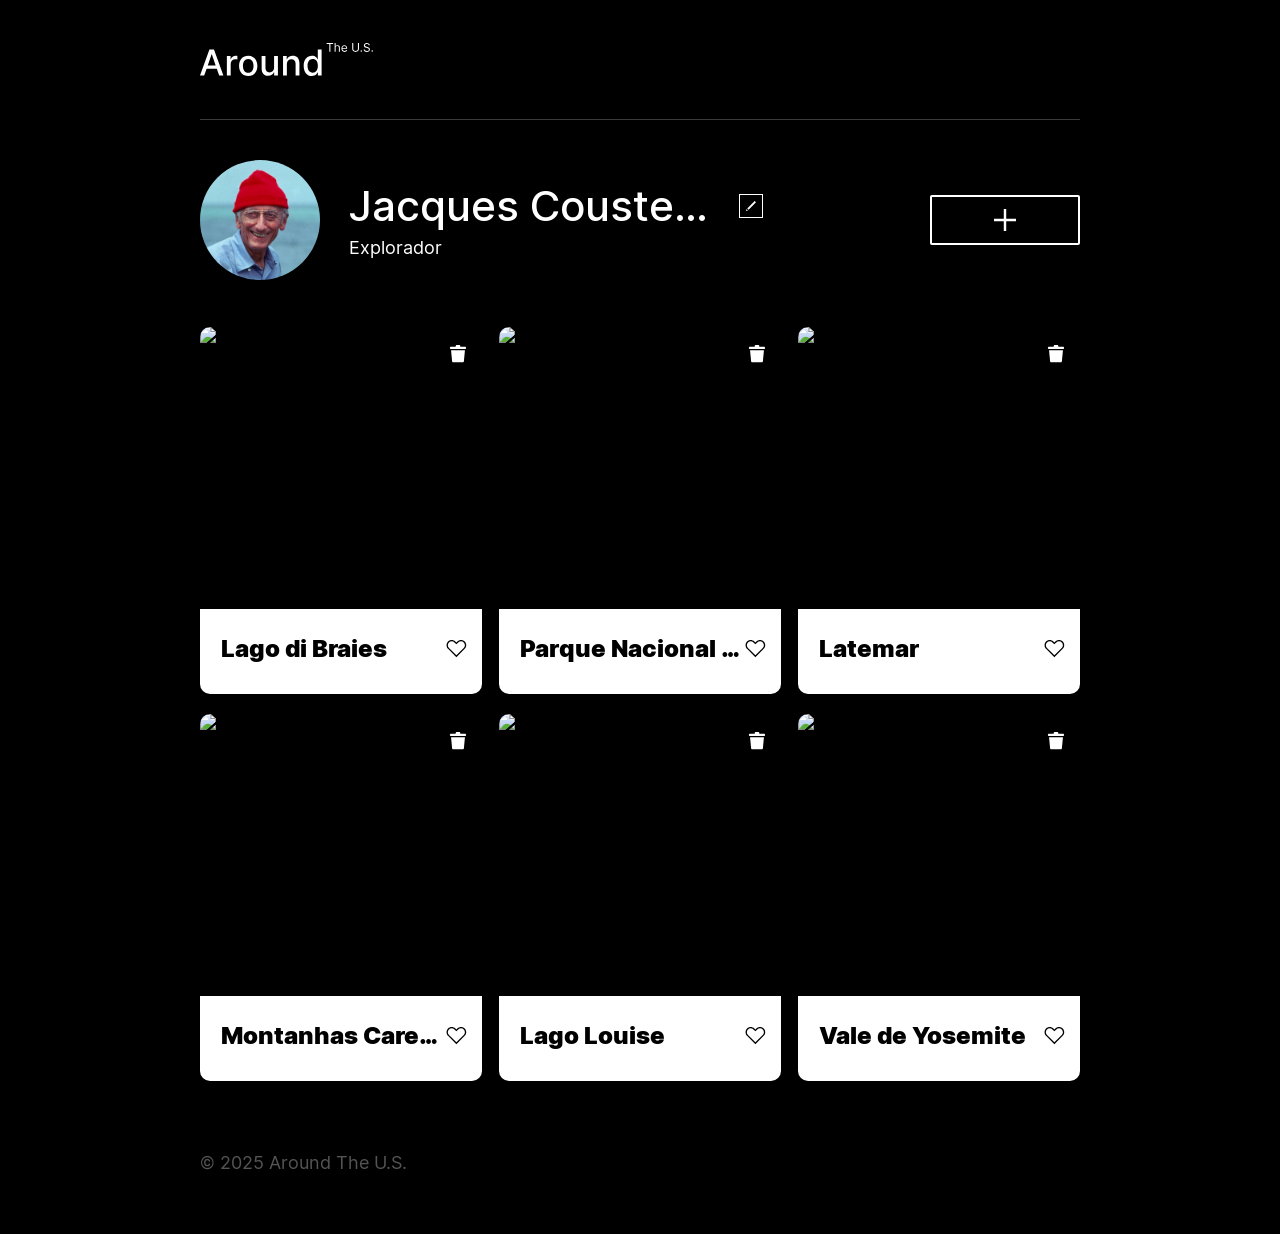
==== src/index.html @ b38439cb "projeto 11: classes Section, Popup e UserInfo" ====
<!doctype html>
<html lang="pt">
<head>
<meta charset="UTF-8" />
<meta name="viewport" content="width=device-width, initial-scale=1.0" />
<meta http-equiv="X-UA-Compatible" content="ie=edge" />
<title>Around The U.S.</title>
<link href="./pages/index.css" rel="stylesheet" />
</head>
<body class="page">
<div class="page__content">
<header class="header page__section">
<img alt="Logotipo Around The U.S." class="logo header__logo" src="./images/logo.svg" />
</header>

<main class="content">
<section class="profile page__section">
<img class="profile__image" src="./images/avatar.jpg" alt="Avatar" />
<div class="profile__info">
<h1 class="profile__title">Jacques Cousteau</h1>
<button aria-label="Editar perfil" class="profile__edit-button" type="button"></button>
<p class="profile__description">Explorador</p>
</div>
<button aria-label="Adicionar cartão" class="profile__add-button" type="button"></button>
</section>

<section class="cards page__section">
<ul class="cards__list"></ul>
</section>
</main>

<footer class="footer page__section">
<p class="footer__copyright">© 2025 Around The U.S.</p>
</footer>

<div class="popup" id="edit-popup">
<div class="popup__content">
<button aria-label="Fechar pop-up" class="popup__close" type="button"></button>
<h3 class="popup__title">Editar perfil</h3>
<form class="popup__form" id="edit-profile-form" novalidate>
  <input class="popup__input popup__input_type_name" id="name-input" name="name" placeholder="Nome" type="text" required minlength="2" maxlength="40" />
  <span class="popup__error" id="name-input-error"></span>
  <input class="popup__input popup__input_type_description" id="description-input" name="description" placeholder="Sobre mim" type="text" required minlength="2" maxlength="200" />
  <span class="popup__error" id="description-input-error"></span>
  <button class="button popup__button" type="submit">Salvar</button>
</form>
</div>
</div>

<div class="popup" id="new-card-popup">
<div class="popup__content">
<button aria-label="Fechar pop-up" class="popup__close" type="button"></button>
<h3 class="popup__title">Novo local</h3>
<form class="popup__form" id="new-card-form" novalidate>
  <input class="popup__input popup__input_type_card-name" id="card-name-input" name="name" placeholder="Título" required minlength="2" maxlength="30" type="text" />
  <span class="popup__error" id="card-name-input-error"></span>
  <input class="popup__input popup__input_type_url" id="link-input" name="link" placeholder="Link de Imagem" required type="url" />
  <span class="popup__error" id="link-input-error"></span>
  <button class="button popup__button" type="submit">Criar</button>
</form>
</div>
</div>

<div class="popup" id="image-popup">
<div class="popup__content popup__content_content_image">
<button aria-label="Fechar pop-up" class="popup__close" type="button"></button>
<img alt="" class="popup__image" src="#" />
<p class="popup__caption"></p>
</div>
</div>

<template id="card-template">
<li class="card">
<img class="card__image" src="" alt="" />
<button aria-label="Excluir cartão" class="card__delete-button" type="button"></button>
<div class="card__description">
<h2 class="card__title"></h2>
<button aria-label="Botão de curtir" class="card__like-button" type="button"></button>
</div>
</li>
</template>

</div>
<script type="module" src="./pages/index.js"></script>
</body>
</html>
---- src/pages/index.css ----
@import url("../vendor/normalize.css");
@import url("../vendor/fonts.css");

@import url("../blocks/page.css");
@import url("../blocks/header.css");
@import url("../blocks/content.css");
@import url("../blocks/footer.css");
@import url("../blocks/profile.css");
@import url("../blocks/cards.css");
@import url("../blocks/card.css");
@import url("../blocks/popup.css");
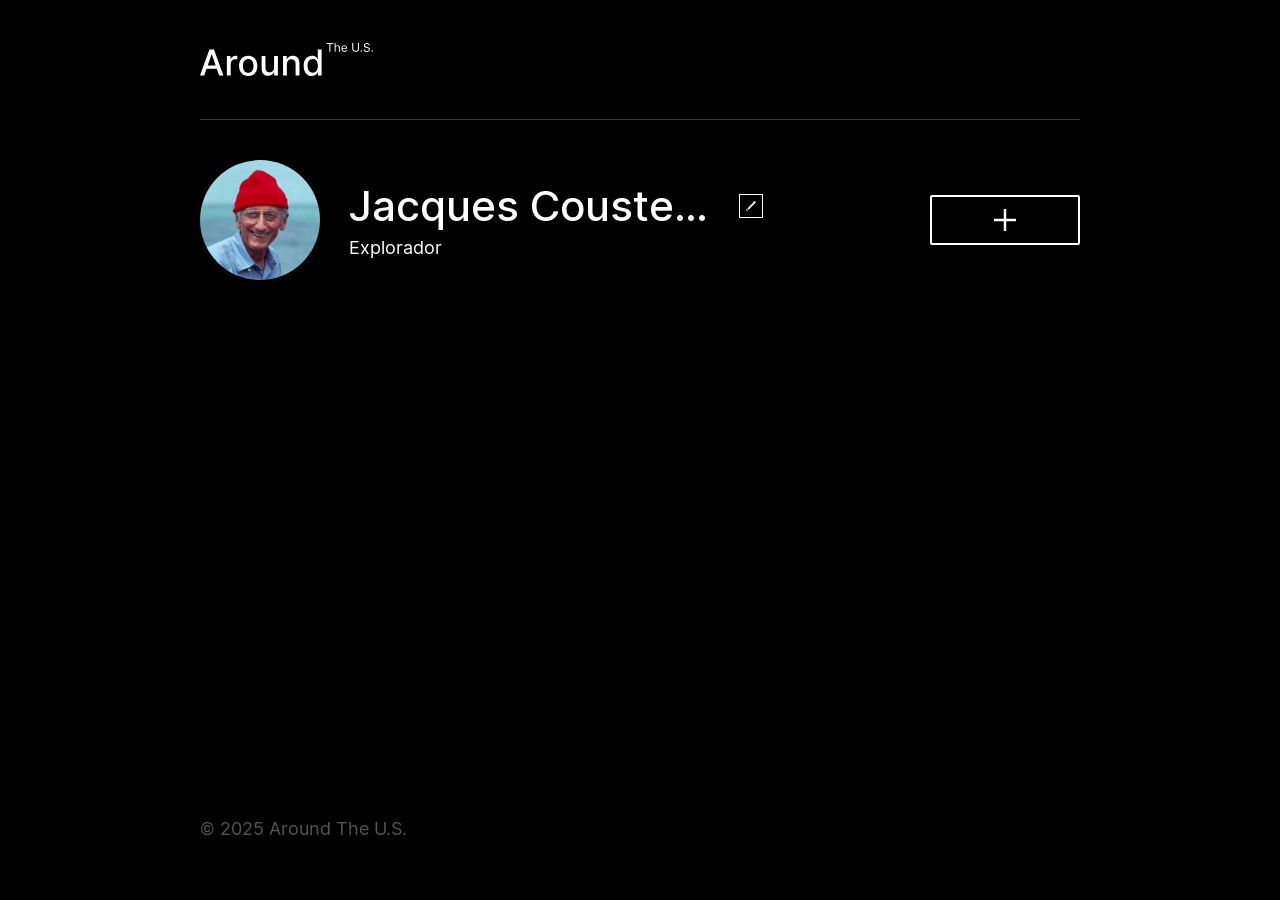
==== commit a39c87b7: "projeto 12: integração com a API" ====
--- a/src/index.html
+++ b/src/index.html
@@ -15,7 +15,10 @@
 
 <main class="content">
 <section class="profile page__section">
-<img class="profile__image" src="./images/avatar.jpg" alt="Avatar" />
+<div class="profile__avatar">
+<img class="profile__image" src="./images/avatar.jpg" alt="Foto do perfil" />
+<button aria-label="Alterar foto do perfil" class="profile__avatar-button" type="button"></button>
+</div>
 <div class="profile__info">
 <h1 class="profile__title">Jacques Cousteau</h1>
 <button aria-label="Editar perfil" class="profile__edit-button" type="button"></button>
@@ -40,7 +43,7 @@
 <form class="popup__form" id="edit-profile-form" novalidate>
   <input class="popup__input popup__input_type_name" id="name-input" name="name" placeholder="Nome" type="text" required minlength="2" maxlength="40" />
   <span class="popup__error" id="name-input-error"></span>
-  <input class="popup__input popup__input_type_description" id="description-input" name="description" placeholder="Sobre mim" type="text" required minlength="2" maxlength="200" />
+  <input class="popup__input popup__input_type_description" id="description-input" name="about" placeholder="Sobre mim" type="text" required minlength="2" maxlength="200" />
   <span class="popup__error" id="description-input-error"></span>
   <button class="button popup__button" type="submit">Salvar</button>
 </form>
@@ -57,6 +60,28 @@
   <input class="popup__input popup__input_type_url" id="link-input" name="link" placeholder="Link de Imagem" required type="url" />
   <span class="popup__error" id="link-input-error"></span>
   <button class="button popup__button" type="submit">Criar</button>
+</form>
+</div>
+</div>
+
+<div class="popup" id="avatar-popup">
+<div class="popup__content popup__content_content_avatar">
+<button aria-label="Fechar pop-up" class="popup__close" type="button"></button>
+<h3 class="popup__title">Alterar a foto do perfil</h3>
+<form class="popup__form" id="avatar-form" novalidate>
+  <input class="popup__input popup__input_type_url" id="avatar-input" name="avatar" placeholder="Link da foto" required type="url" />
+  <span class="popup__error" id="avatar-input-error"></span>
+  <button class="button popup__button" type="submit">Salvar</button>
+</form>
+</div>
+</div>
+
+<div class="popup" id="confirm-popup">
+<div class="popup__content popup__content_content_confirm">
+<button aria-label="Fechar pop-up" class="popup__close" type="button"></button>
+<h3 class="popup__title">Tem certeza?</h3>
+<form class="popup__form popup__form_type_confirm" id="confirm-form">
+  <button class="button popup__button popup__button_type_confirm" type="submit">Sim</button>
 </form>
 </div>
 </div>
